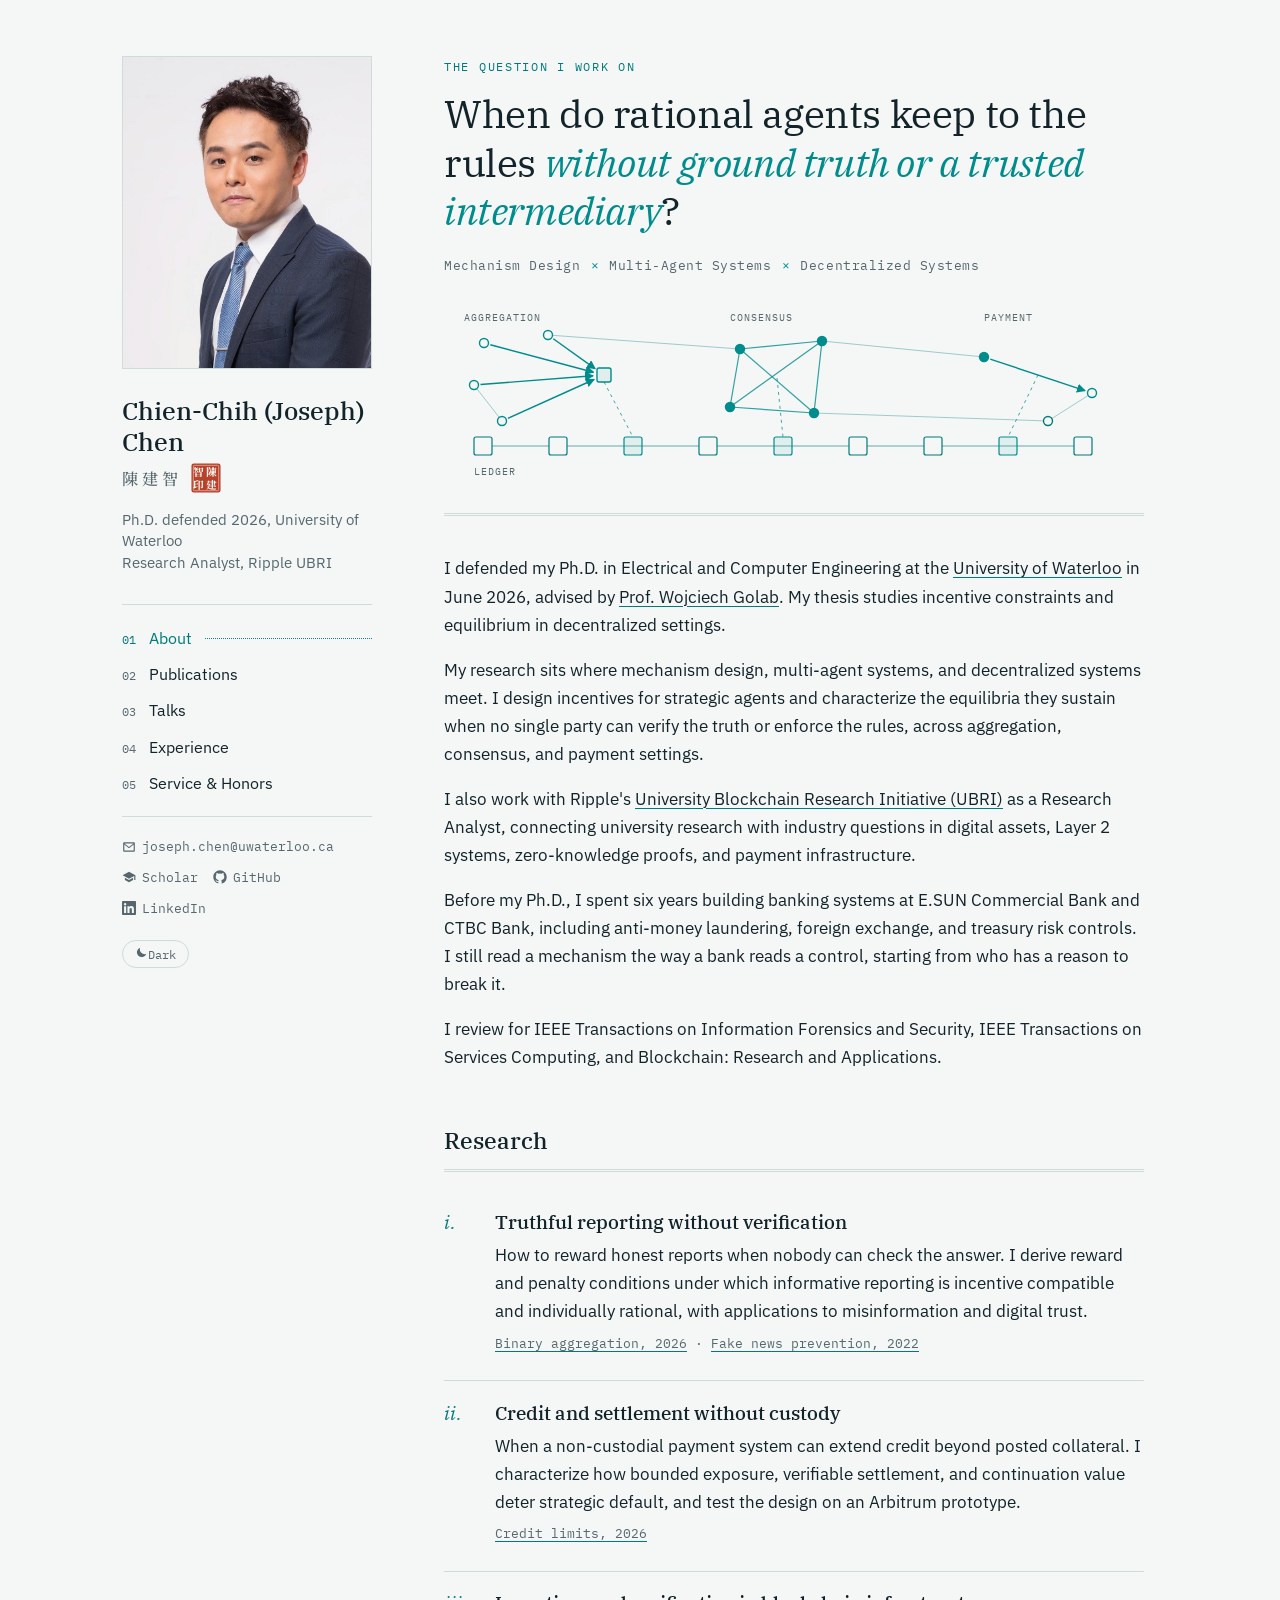
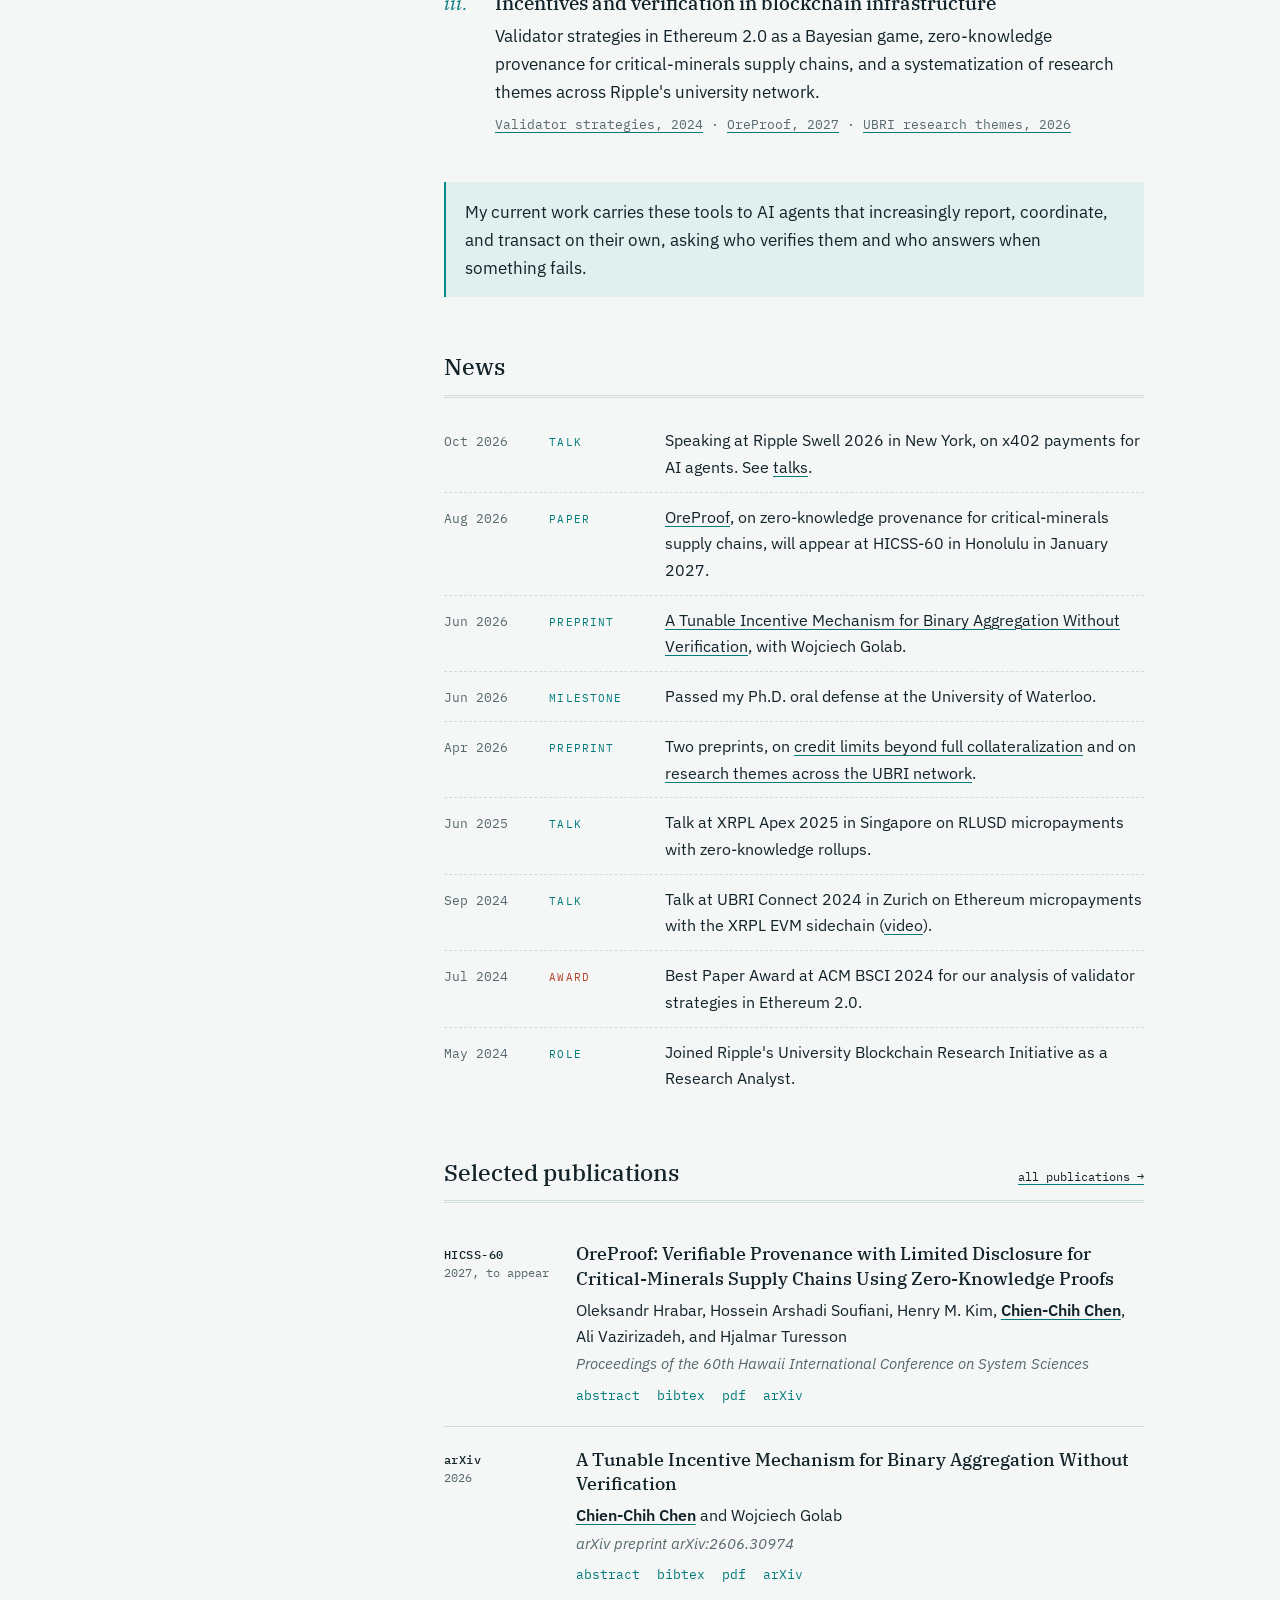
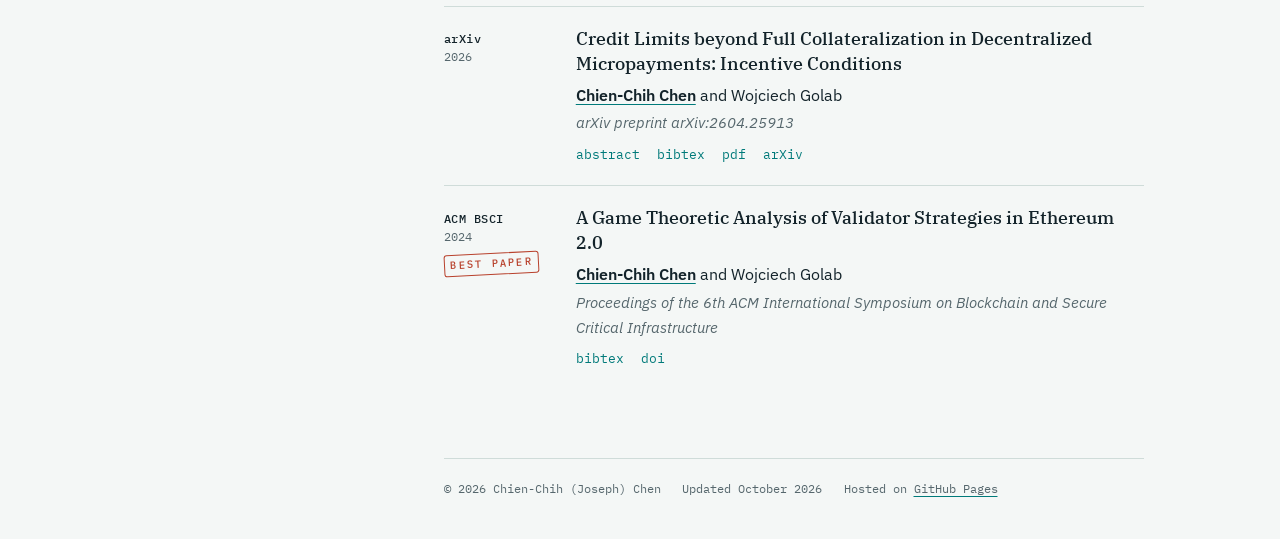
==== index.html @ ce288004 "Initial release of personal academic website Co-Authored-By: Claude Opus 5.5 <noreply@anthropic.com>" ====
<!DOCTYPE html>
<html lang="en">
<head>
  <meta charset="utf-8">
  <meta name="viewport" content="width=device-width, initial-scale=1">
  <title>Chien-Chih (Joseph) Chen</title>
  <meta name="author" content="Chien-Chih (Joseph) Chen">
  <meta name="description" content="Chien-Chih (Joseph) Chen works on mechanism design, multi-agent systems, and decentralized systems, asking when rational agents keep to the rules without ground truth or a trusted intermediary.">
  <link rel="canonical" href="https://josephtw0305.github.io/">
  <link rel="icon" href="assets/img/favicon.svg" type="image/svg+xml">
  <link rel="preconnect" href="https://fonts.googleapis.com">
  <link rel="preconnect" href="https://fonts.gstatic.com" crossorigin>
  <link rel="stylesheet" href="https://fonts.googleapis.com/css2?family=IBM+Plex+Mono:wght@400;500&family=IBM+Plex+Sans:ital,wght@0,400;0,500;0,600;1,400&family=IBM+Plex+Serif:ital,wght@0,400;0,500;1,400&display=swap">
  <link rel="stylesheet" href="https://fonts.googleapis.com/css2?family=Noto+Serif+TC:wght@500;700&text=%E9%99%B3%E5%BB%BA%E6%99%BA%E5%8D%B0&display=swap">
  <link rel="stylesheet" href="assets/css/main.css?v=13">
  <script src="assets/js/site.js?v=4"></script>
</head>
<body>
  <div class="layout">

    <aside class="masthead">
      <div class="portrait">
        <img src="assets/img/prof_pic.jpg" alt="Photo of Chien-Chih (Joseph) Chen" width="480" height="600">
      </div>
      <p class="name"><a href="index.html">Chien-Chih (Joseph) Chen</a></p>
      <p class="name-zh"><span lang="zh-Hant">陳建智</span>
        <svg class="seal" viewBox="0 0 64 64" role="img" aria-label="Seal reading 陳建智印">
            <rect class="seal-bg" x="1" y="1" width="62" height="62" rx="5"/>
            <rect class="seal-line" x="5" y="5" width="54" height="54" rx="2"/>
            <text x="45.5" y="18.5" text-anchor="middle" dominant-baseline="central">陳</text>
            <text x="45.5" y="45.5" text-anchor="middle" dominant-baseline="central">建</text>
            <text x="18.5" y="18.5" text-anchor="middle" dominant-baseline="central">智</text>
            <text x="18.5" y="45.5" text-anchor="middle" dominant-baseline="central">印</text>
          </svg>
      </p>
      <p class="role">Ph.D. defended 2026, University of Waterloo<br>Research Analyst, Ripple UBRI</p>
      <nav class="toc" aria-label="Site">
        <a class="active" href="index.html" aria-current="page"><span class="idx">01</span>About</a>
        <a href="publications.html"><span class="idx">02</span>Publications</a>
        <a href="talks.html"><span class="idx">03</span>Talks</a>
        <a href="experience.html"><span class="idx">04</span>Experience</a>
        <a href="service.html"><span class="idx">05</span>Service &amp; Honors</a>
      </nav>
      <ul class="contact">
        <li><a href="mailto:joseph.chen@uwaterloo.ca"><svg viewBox="0 0 24 24" fill="currentColor" aria-hidden="true"><path d="M2 5.5A1.5 1.5 0 0 1 3.5 4h17A1.5 1.5 0 0 1 22 5.5v13a1.5 1.5 0 0 1-1.5 1.5h-17A1.5 1.5 0 0 1 2 18.5zm2.2.5 7.8 6.1L19.8 6zM20 7.8l-7.4 5.8a1 1 0 0 1-1.2 0L4 7.8V18h16z"/></svg>joseph.chen@uwaterloo.ca</a></li>
        <li><a href="https://scholar.google.com/citations?user=mp5iD-YAAAAJ&amp;hl=en"><svg viewBox="0 0 24 24" fill="currentColor" aria-hidden="true"><path d="M12 3 1 9l11 6 9-4.91V17h2V9L12 3zM5 13.18v4L12 21l7-3.82v-4L12 17l-7-3.82z"/></svg>Scholar</a></li>
        <li><a href="https://github.com/Josephtw0305"><svg viewBox="0 0 24 24" fill="currentColor" aria-hidden="true"><path d="M12 .5C5.65.5.5 5.65.5 12c0 5.08 3.29 9.39 7.86 10.91.58.1.79-.25.79-.56v-2c-3.2.7-3.87-1.37-3.87-1.37-.52-1.33-1.28-1.68-1.28-1.68-1.05-.72.08-.7.08-.7 1.16.08 1.77 1.19 1.77 1.19 1.03 1.77 2.71 1.26 3.37.96.1-.75.4-1.26.73-1.55-2.56-.29-5.25-1.28-5.25-5.69 0-1.26.45-2.29 1.19-3.1-.12-.29-.52-1.46.11-3.05 0 0 .97-.31 3.17 1.18a11 11 0 0 1 5.77 0c2.2-1.49 3.17-1.18 3.17-1.18.63 1.59.23 2.76.11 3.05.74.81 1.19 1.84 1.19 3.1 0 4.42-2.7 5.4-5.27 5.68.41.36.78 1.06.78 2.14v3.17c0 .31.21.67.8.56A11.5 11.5 0 0 0 23.5 12C23.5 5.65 18.35.5 12 .5z"/></svg>GitHub</a></li>
        <li><a href="https://www.linkedin.com/in/chien-chih-chen-tw/"><svg viewBox="0 0 24 24" fill="currentColor" aria-hidden="true"><path d="M20.45 20.45h-3.56v-5.57c0-1.33-.02-3.04-1.85-3.04-1.85 0-2.14 1.45-2.14 2.94v5.67H9.34V9h3.42v1.56h.05c.48-.9 1.64-1.85 3.37-1.85 3.6 0 4.27 2.37 4.27 5.46v6.28zM5.34 7.43a2.06 2.06 0 1 1 0-4.13 2.06 2.06 0 0 1 0 4.13zM7.12 20.45H3.56V9h3.56v11.45zM22.22 0H1.77C.79 0 0 .77 0 1.72v20.56C0 23.23.79 24 1.77 24h20.45c.98 0 1.78-.77 1.78-1.72V1.72C24 .77 23.2 0 22.22 0z"/></svg>LinkedIn</a></li>
      </ul>
      <button class="theme-toggle" id="theme-toggle" type="button" aria-label="Switch light or dark theme">
        <span class="to-dark"><svg viewBox="0 0 24 24" fill="currentColor" aria-hidden="true"><path d="M21 14.5A9 9 0 0 1 9.5 3a9 9 0 1 0 11.5 11.5z"/></svg>Dark</span>
        <span class="to-light"><svg viewBox="0 0 24 24" fill="none" stroke="currentColor" stroke-width="2" stroke-linecap="round" aria-hidden="true"><circle cx="12" cy="12" r="4.5"/><path d="M12 1.5v2.5M12 20v2.5M1.5 12H4M20 12h2.5M4.6 4.6l1.8 1.8M17.6 17.6l1.8 1.8M4.6 19.4l1.8-1.8M17.6 6.4l1.8-1.8"/></svg>Light</span>
      </button>
    </aside>

    <main class="content">
      <header class="hero">
        <p class="eyebrow">The question I work on</p>
        <h1 class="hero-question">When do rational agents keep to the rules <em>without ground truth or a trusted intermediary</em>?</h1>
        <ul class="fields" aria-label="Research areas">
          <li>Mechanism Design</li>
          <li>Multi-Agent Systems</li>
          <li>Decentralized Systems</li>
        </ul>
        <svg class="hero-figure" viewBox="0 0 700 170" role="img" aria-label="Diagram of AI agents interacting in three settings, aggregation, consensus, and payment, with outcomes recorded on a shared ledger">
          <defs>
            <marker id="flow-arrow" viewBox="0 0 8 8" refX="7" refY="4" markerWidth="6.5" markerHeight="6.5" orient="auto">
              <path class="arrow" d="M0,0 L8,4 L0,8 z"/>
            </marker>
          </defs>
          <g>
            <line class="edge" x1="104" y1="26" x2="296" y2="40"/>
            <line class="edge" x1="378" y1="32" x2="540" y2="48"/>
            <line class="edge" x1="370" y1="104" x2="604" y2="112"/>
            <line class="edge" x1="648" y1="84" x2="604" y2="112"/>
            <line class="edge" x1="30" y1="76" x2="58" y2="112"/>
          </g>
          <g>
            <line class="settle" x1="160" y1="73" x2="189" y2="128"/>
            <line class="settle" x1="333" y1="69" x2="339" y2="128"/>
            <line class="settle" x1="594" y1="66" x2="564" y2="128"/>
          </g>
          <g>
            <line class="rep" x1="46.3" y1="35.7" x2="149.4" y2="63.2" marker-end="url(#flow-arrow)"/>
            <line class="rep" x1="36.5" y1="75.5" x2="149" y2="66.8" marker-end="url(#flow-arrow)"/>
            <line class="rep" x1="63.9" y1="109.3" x2="150" y2="70.5" marker-end="url(#flow-arrow)"/>
            <line class="rep" x1="109.3" y1="29.8" x2="151" y2="59.6" marker-end="url(#flow-arrow)"/>
            <rect class="mech" x="153" y="59" width="14" height="14" rx="2"/>
            <circle class="agent reporter" cx="40" cy="34" r="4.5"/>
            <circle class="agent reporter" cx="30" cy="76" r="4.5"/>
            <circle class="agent reporter" cx="58" cy="112" r="4.5"/>
            <circle class="agent reporter" cx="104" cy="26" r="4.5"/>
          </g>
          <g>
            <line class="agree" x1="296" y1="40" x2="378" y2="32"/>
            <line class="agree" x1="296" y1="40" x2="286" y2="98"/>
            <line class="agree" x1="296" y1="40" x2="370" y2="104"/>
            <line class="agree" x1="378" y1="32" x2="286" y2="98"/>
            <line class="agree" x1="378" y1="32" x2="370" y2="104"/>
            <line class="agree" x1="286" y1="98" x2="370" y2="104"/>
            <circle class="agent validator" cx="296" cy="40" r="4.5"/>
            <circle class="agent validator" cx="378" cy="32" r="4.5"/>
            <circle class="agent validator" cx="286" cy="98" r="4.5"/>
            <circle class="agent validator" cx="370" cy="104" r="4.5"/>
          </g>
          <g>
            <line class="pay" x1="546.2" y1="50.1" x2="640.9" y2="81.6" marker-end="url(#flow-arrow)"/>
            <circle class="agent payer" cx="540" cy="48" r="4.5"/>
            <circle class="agent payee" cx="648" cy="84" r="4.5"/>
            <circle class="agent" cx="604" cy="112" r="4.5"/>
          </g>
          <g>
            <line class="chain" x1="39" y1="137" x2="639" y2="137"/>
            <rect class="block" x="30" y="128" width="18" height="18" rx="2"/>
            <rect class="block" x="105" y="128" width="18" height="18" rx="2"/>
            <rect class="block filled" x="180" y="128" width="18" height="18" rx="2"/>
            <rect class="block" x="255" y="128" width="18" height="18" rx="2"/>
            <rect class="block filled" x="330" y="128" width="18" height="18" rx="2"/>
            <rect class="block" x="405" y="128" width="18" height="18" rx="2"/>
            <rect class="block" x="480" y="128" width="18" height="18" rx="2"/>
            <rect class="block filled" x="555" y="128" width="18" height="18" rx="2"/>
            <rect class="block" x="630" y="128" width="18" height="18" rx="2"/>
          </g>
          <text class="legend" x="20" y="12">AGGREGATION</text>
          <text class="legend" x="286" y="12">CONSENSUS</text>
          <text class="legend" x="540" y="12">PAYMENT</text>
          <text class="legend" x="30" y="166">LEDGER</text>
        </svg>
      </header>

      <section aria-label="About">
        <p>I defended my Ph.D. in Electrical and Computer Engineering at the <a href="https://uwaterloo.ca/">University of Waterloo</a> in June 2026, advised by <a href="https://uwaterloo.ca/electrical-computer-engineering/profile/wgolab">Prof. Wojciech Golab</a>. My thesis studies incentive constraints and equilibrium in decentralized settings.</p>
        <p>My research sits where mechanism design, multi-agent systems, and decentralized systems meet. I design incentives for strategic agents and characterize the equilibria they sustain when no single party can verify the truth or enforce the rules, across aggregation, consensus, and payment settings.</p>
        <p>I also work with Ripple's <a href="https://ubri.ripple.com/">University Blockchain Research Initiative (UBRI)</a> as a Research Analyst, connecting university research with industry questions in digital assets, Layer 2 systems, zero-knowledge proofs, and payment infrastructure.</p>
        <p>Before my Ph.D., I spent six years building banking systems at E.SUN Commercial Bank and CTBC Bank, including anti-money laundering, foreign exchange, and treasury risk controls. I still read a mechanism the way a bank reads a control, starting from who has a reason to break it.</p>
        <p>I review for IEEE Transactions on Information Forensics and Security, IEEE Transactions on Services Computing, and Blockchain: Research and Applications.</p>
      </section>

      <section class="section" id="research">
        <h2 class="section-title">Research</h2>
        <ol class="threads">
          <li>
            <span class="thread-idx">i.</span>
            <div>
              <h3>Truthful reporting without verification</h3>
              <p>How to reward honest reports when nobody can check the answer. I derive reward and penalty conditions under which informative reporting is incentive compatible and individually rational, with applications to misinformation and digital trust.</p>
              <p class="thread-links"><a href="https://arxiv.org/abs/2606.30974">Binary aggregation, 2026</a> · <a href="https://doi.org/10.1007/s13278-022-00941-5">Fake news prevention, 2022</a></p>
            </div>
          </li>
          <li>
            <span class="thread-idx">ii.</span>
            <div>
              <h3>Credit and settlement without custody</h3>
              <p>When a non-custodial payment system can extend credit beyond posted collateral. I characterize how bounded exposure, verifiable settlement, and continuation value deter strategic default, and test the design on an Arbitrum prototype.</p>
              <p class="thread-links"><a href="https://arxiv.org/abs/2604.25913">Credit limits, 2026</a></p>
            </div>
          </li>
          <li>
            <span class="thread-idx">iii.</span>
            <div>
              <h3>Incentives and verification in blockchain infrastructure</h3>
              <p>Validator strategies in Ethereum 2.0 as a Bayesian game, zero-knowledge provenance for critical-minerals supply chains, and a systematization of research themes across Ripple's university network.</p>
              <p class="thread-links"><a href="https://doi.org/10.1145/3659463.3660021">Validator strategies, 2024</a> · <a href="https://arxiv.org/abs/2609.00340">OreProof, 2027</a> · <a href="https://arxiv.org/abs/2604.21517">UBRI research themes, 2026</a></p>
            </div>
          </li>
        </ol>
        <p class="coda">My current work carries these tools to AI agents that increasingly report, coordinate, and transact on their own, asking who verifies them and who answers when something fails.</p>
      </section>

      <section class="section" id="news">
        <h2 class="section-title">News</h2>
        <ol class="ledger">
          <li><time datetime="2026-10">Oct 2026</time><span class="tag">Talk</span><span class="entry">Speaking at Ripple Swell 2026 in New York, on x402 payments for AI agents. See <a href="talks.html">talks</a>.</span></li>
          <li><time datetime="2026-08">Aug 2026</time><span class="tag">Paper</span><span class="entry"><a href="https://arxiv.org/abs/2609.00340">OreProof</a>, on zero-knowledge provenance for critical-minerals supply chains, will appear at HICSS-60 in Honolulu in January 2027.</span></li>
          <li><time datetime="2026-06">Jun 2026</time><span class="tag">Preprint</span><span class="entry"><a href="https://arxiv.org/abs/2606.30974">A Tunable Incentive Mechanism for Binary Aggregation Without Verification</a>, with Wojciech Golab.</span></li>
          <li><time datetime="2026-06">Jun 2026</time><span class="tag">Milestone</span><span class="entry">Passed my Ph.D. oral defense at the University of Waterloo.</span></li>
          <li><time datetime="2026-04">Apr 2026</time><span class="tag">Preprint</span><span class="entry">Two preprints, on <a href="https://arxiv.org/abs/2604.25913">credit limits beyond full collateralization</a> and on <a href="https://arxiv.org/abs/2604.21517">research themes across the UBRI network</a>.</span></li>
          <li><time datetime="2025-06">Jun 2025</time><span class="tag">Talk</span><span class="entry">Talk at XRPL Apex 2025 in Singapore on RLUSD micropayments with zero-knowledge rollups.</span></li>
          <li><time datetime="2024-09">Sep 2024</time><span class="tag">Talk</span><span class="entry">Talk at UBRI Connect 2024 in Zurich on Ethereum micropayments with the XRPL EVM sidechain (<a href="https://www.youtube.com/watch?v=IYRS1Az68MA">video</a>).</span></li>
          <li><time datetime="2024-07">Jul 2024</time><span class="tag award">Award</span><span class="entry">Best Paper Award at ACM BSCI 2024 for our analysis of validator strategies in Ethereum 2.0.</span></li>
          <li><time datetime="2024-05">May 2024</time><span class="tag">Role</span><span class="entry">Joined Ripple's University Blockchain Research Initiative as a Research Analyst.</span></li>
        </ol>
      </section>

      <section class="section" id="selected">
        <h2 class="section-title">Selected publications <a class="more" href="publications.html">all publications &rarr;</a></h2>

        <article class="pub">
          <div class="pub-meta"><span class="venue">HICSS-60</span>2027, to appear</div>
          <div class="pub-body">
            <h3 class="pub-title"><a href="https://arxiv.org/abs/2609.00340">OreProof: Verifiable Provenance with Limited Disclosure for Critical-Minerals Supply Chains Using Zero-Knowledge Proofs</a></h3>
            <p class="pub-authors">Oleksandr Hrabar, Hossein Arshadi Soufiani, Henry M. Kim, <span class="me">Chien-Chih Chen</span>, Ali Vazirizadeh, and Hjalmar Turesson</p>
            <p class="pub-venue">Proceedings of the 60th Hawaii International Conference on System Sciences</p>
            <p class="pub-actions">
              <button type="button" data-toggle-target="abs-oreproof" aria-expanded="false">abstract</button>
              <button type="button" data-toggle-target="bib-oreproof" aria-expanded="false">bibtex</button>
              <a href="https://arxiv.org/pdf/2609.00340">pdf</a>
              <a href="https://arxiv.org/abs/2609.00340">arXiv</a>
            </p>
            <div class="abstract" id="abs-oreproof"><p>Critical-minerals supply chains face a structural tension: regulators and buyers demand verifiable provenance, yet upstream actors are hesitant to disclose supplier identities, assay grades/yields, and prices that verification appears to require. We report a design science account of OreProof, a prototypical traceability platform addressing this verifiability-disclosure trade-off. Instantiated for gold, OreProof combines a hybrid on-chain/off-chain data model, Groth16 zero-knowledge proofs for selective disclosure, a Merkle-batched anchoring pipeline, and UNTP-aligned verifiable credentials on a public zkEVM testnet. Against a transparent baseline, directly inferable confidential attributes fell from three of four categories to none under a defined attacker model, while batched anchoring substantially improved throughput. Our contributions are the artifact prototype as well as four nascent design principles: prove over committed data rather than exposing it; credential only verifiable origin and flag unknown inputs for blended commodities; emit standards-aligned credentials from the outset; and partition disclosure by supply-chain role.</p></div>
            <div class="bibtex" id="bib-oreproof"><pre>@inproceedings{hrabar2027oreproof,
  author    = {Hrabar, Oleksandr and Soufiani, Hossein Arshadi and Kim, Henry M. and Chen, Chien-Chih and Vazirizadeh, Ali and Turesson, Hjalmar},
  title     = {OreProof: Verifiable Provenance with Limited Disclosure for Critical-Minerals Supply Chains Using Zero-Knowledge Proofs},
  booktitle = {Proceedings of the 60th Hawaii International Conference on System Sciences (HICSS-60)},
  year      = {2027},
  note      = {To appear. Preprint available as arXiv:2609.00340}
}</pre></div>
          </div>
        </article>

        <article class="pub">
          <div class="pub-meta"><span class="venue">arXiv</span>2026</div>
          <div class="pub-body">
            <h3 class="pub-title"><a href="https://arxiv.org/abs/2606.30974">A Tunable Incentive Mechanism for Binary Aggregation Without Verification</a></h3>
            <p class="pub-authors"><span class="me">Chien-Chih Chen</span> and Wojciech Golab</p>
            <p class="pub-venue">arXiv preprint arXiv:2606.30974</p>
            <p class="pub-actions">
              <button type="button" data-toggle-target="abs-binary" aria-expanded="false">abstract</button>
              <button type="button" data-toggle-target="bib-binary" aria-expanded="false">bibtex</button>
              <a href="https://arxiv.org/pdf/2606.30974">pdf</a>
              <a href="https://arxiv.org/abs/2606.30974">arXiv</a>
            </p>
            <div class="abstract" id="abs-binary"><p>Binary aggregation without verifiable ground truth arises when agents' reports must be aggregated without access to gold-standard labels. This paper studies a tunable reward–penalty mechanism for binary aggregation without verification. Agents choose between a conforming strategy, which reports an informative private signal, and a non-conforming strategy, which follows a deterministic prior-informed report rule. For this mechanism, we derive cost-adjusted sufficient conditions for incentive compatibility and individual rationality as bounds on the reward–penalty ratio. The analysis identifies feasible ratio regions, cases in which ratio adjustment restores feasibility, and parameter regimes in which no ratio satisfies both constraints under the modeled construction. We also state a conditional all-conforming Nash equilibrium result within the restricted strategy set. Entropy-based scaling and stake-weighted redistribution are treated as extensions, with stake-weighted redistribution inducing agent-specific incentive constraints. Numerical checks support the closed-form Tier 1 quantities and illustrate threshold sensitivity.</p></div>
            <div class="bibtex" id="bib-binary"><pre>@misc{chen2026binary,
  author        = {Chen, Chien-Chih and Golab, Wojciech},
  title         = {A Tunable Incentive Mechanism for Binary Aggregation Without Verification},
  year          = {2026},
  eprint        = {2606.30974},
  archivePrefix = {arXiv},
  primaryClass  = {cs.GT}
}</pre></div>
          </div>
        </article>

        <article class="pub">
          <div class="pub-meta"><span class="venue">arXiv</span>2026</div>
          <div class="pub-body">
            <h3 class="pub-title"><a href="https://arxiv.org/abs/2604.25913">Credit Limits beyond Full Collateralization in Decentralized Micropayments: Incentive Conditions</a></h3>
            <p class="pub-authors"><span class="me">Chien-Chih Chen</span> and Wojciech Golab</p>
            <p class="pub-venue">arXiv preprint arXiv:2604.25913</p>
            <p class="pub-actions">
              <button type="button" data-toggle-target="abs-credit" aria-expanded="false">abstract</button>
              <button type="button" data-toggle-target="bib-credit" aria-expanded="false">bibtex</button>
              <a href="https://arxiv.org/pdf/2604.25913">pdf</a>
              <a href="https://arxiv.org/abs/2604.25913">arXiv</a>
            </p>
            <div class="abstract" id="abs-credit"><p>In decentralized non-custodial micropayments, the central challenge is not whether payments can be executed directly, but under what conditions such systems can offer credit limits without requiring full collateral backing. Existing approaches typically tie available credit to posted collateral, causing liquidity requirements to scale with transaction volume and settlement exposure and limiting the practical usefulness of credit-based micropayments. This paper characterizes the incentive conditions under which credit-based non-custodial micropayments can operate beyond full collateralization while remaining incentive compatible. We model repeated buyer–merchant interactions under public monitoring and identify the roles of bounded exposure, verifiable settlement outcomes, and continuation value in deterring strategic default under non-custodial execution. The resulting characterization clarifies the trade-off between capital efficiency and the enforcement conditions required to sustain under-collateralized credit expansion without custodial trust. As an illustrative application-layer instantiation, an Arbitrum Nitro prototype provides execution-level evidence that the settlement, commitment, and incentive-enforcement paths of a credit-limit-based design can be realized with low on-chain overhead.</p></div>
            <div class="bibtex" id="bib-credit"><pre>@misc{chen2026credit,
  author        = {Chen, Chien-Chih and Golab, Wojciech},
  title         = {Credit Limits beyond Full Collateralization in Decentralized Micropayments: Incentive Conditions},
  year          = {2026},
  eprint        = {2604.25913},
  archivePrefix = {arXiv},
  primaryClass  = {cs.GT}
}</pre></div>
          </div>
        </article>

        <article class="pub">
          <div class="pub-meta"><span class="venue">ACM BSCI</span>2024<br><span class="stamp">Best Paper</span></div>
          <div class="pub-body">
            <h3 class="pub-title"><a href="https://doi.org/10.1145/3659463.3660021">A Game Theoretic Analysis of Validator Strategies in Ethereum 2.0</a></h3>
            <p class="pub-authors"><span class="me">Chien-Chih Chen</span> and Wojciech Golab</p>
            <p class="pub-venue">Proceedings of the 6th ACM International Symposium on Blockchain and Secure Critical Infrastructure</p>
            <p class="pub-actions">
              <button type="button" data-toggle-target="bib-validator" aria-expanded="false">bibtex</button>
              <a href="https://doi.org/10.1145/3659463.3660021">doi</a>
            </p>
            <div class="bibtex" id="bib-validator"><pre>@inproceedings{chen2024validator,
  author    = {Chen, Chien-Chih and Golab, Wojciech},
  title     = {A Game Theoretic Analysis of Validator Strategies in Ethereum 2.0},
  booktitle = {Proceedings of the 6th ACM International Symposium on Blockchain and Secure Critical Infrastructure},
  series    = {BSCI '24},
  pages     = {1--14},
  year      = {2024},
  publisher = {Association for Computing Machinery},
  doi       = {10.1145/3659463.3660021}
}</pre></div>
          </div>
        </article>
      </section>

      <footer class="site-footer">
        <span>&copy; 2026 Chien-Chih (Joseph) Chen</span>
        <span>Updated October 2026</span>
        <span>Hosted on <a href="https://pages.github.com/">GitHub Pages</a></span>
      </footer>
    </main>

  </div>
</body>
</html>
---- assets/css/main.css ----
/* ---------------------------------------------------------------
   "Ledger and seal" theme for Chien-Chih (Joseph) Chen.
   Mist-white paper, deep lake ink, a lake-green (#008C8C) accent,
   and a vermillion seal used sparingly, the way a red seal sits on
   a blue-green landscape painting. Double rules under headings
   borrow the bookkeeping mark for a closed total.
   --accent is a slightly deeper teal so small text stays readable;
   --accent-bright is the exact #008C8C for large text and lines.
   Colours live in the variables below; dark mode overrides them.
---------------------------------------------------------------- */

:root {
  --bg: #f4f7f6;
  --surface: #fafcfb;
  --ink: #13232a;
  --muted: #56676d;
  --rule: #cfdcd9;
  --accent: #007a7a;
  --accent-bright: #008c8c;
  --accent-soft: rgba(0, 140, 140, 0.08);
  --seal: #b8412c;
  --code-bg: #eaf1f0;
  --serif: "IBM Plex Serif", Georgia, "Times New Roman", serif;
  --sans: "IBM Plex Sans", -apple-system, BlinkMacSystemFont, "Segoe UI", Helvetica, Arial, sans-serif;
  --mono: "IBM Plex Mono", ui-monospace, SFMono-Regular, Menlo, Consolas, monospace;
  --cjk: "Noto Serif TC", "Songti TC", "PMingLiU", serif;
  color-scheme: light;
}

html[data-theme="dark"] {
  --bg: #0f1719;
  --surface: #142022;
  --ink: #e3ecea;
  --muted: #93a6a8;
  --rule: #243236;
  --accent: #4db8b8;
  --accent-bright: #5fc9c9;
  --accent-soft: rgba(77, 184, 184, 0.1);
  --seal: #d8604b;
  --code-bg: #172326;
  color-scheme: dark;
}

*,
*::before,
*::after {
  box-sizing: border-box;
}

html {
  font-size: 17px;
  -webkit-text-size-adjust: 100%;
}

body {
  margin: 0;
  background-color: var(--bg);
  color: var(--ink);
  font-family: var(--sans);
  font-size: 1rem;
  line-height: 1.65;
  -webkit-font-smoothing: antialiased;
  transition: background-color 0.2s ease, color 0.2s ease;
}

a {
  color: var(--ink);
  text-decoration: underline;
  text-decoration-color: var(--accent);
  text-decoration-thickness: 1px;
  text-underline-offset: 3px;
}

a:hover {
  color: var(--accent);
}

::selection {
  background: var(--accent-soft);
}

p {
  margin: 0 0 1rem;
}

strong {
  font-weight: 600;
}

/* ---------- Two-column layout ---------- */

.layout {
  display: grid;
  grid-template-columns: 250px minmax(0, 1fr);
  gap: 72px;
  max-width: 1100px;
  margin: 0 auto;
  padding: 56px 32px 40px;
}

.content {
  min-width: 0;
  max-width: 700px;
}

/* ---------- Masthead (left column) ---------- */

.masthead {
  align-self: start;
}

/* Keep the masthead in view while scrolling only when the whole column
   fits on screen; on shorter screens its lower links would be cut off. */
@media (min-width: 961px) and (min-height: 960px) {
  .masthead {
    position: sticky;
    top: 56px;
  }
}

/* The photo spans the column so its right edge lines up with the rules below. */
.portrait {
  width: 100%;
  margin-bottom: 1.6rem;
}

.portrait img {
  display: block;
  width: 100%;
  height: auto;
  aspect-ratio: 4 / 5;
  object-fit: cover;
  border: 1px solid var(--rule);
  background-color: var(--surface);
}

/* The personal seal sits beside the Chinese name, the way a chop
   follows a signature, rather than over the photo. */
.seal {
  flex: 0 0 auto;
  width: 30px;
  height: 30px;
}

.seal .seal-bg {
  fill: var(--seal);
}

.seal .seal-line {
  fill: none;
  stroke: #fbf7ee;
  stroke-width: 1.2;
  opacity: 0.85;
}

.seal text {
  fill: #fbf7ee;
  font-family: var(--cjk);
  font-size: 23px;
  font-weight: 700;
}

.name {
  margin: 0;
  font-family: var(--serif);
  font-size: 1.45rem;
  font-weight: 500;
  line-height: 1.25;
}

.name a {
  color: var(--ink);
  text-decoration: none;
}

.name-zh {
  display: flex;
  align-items: center;
  gap: 0.5rem;
  margin: 0.35rem 0 0;
  color: var(--muted);
  font-family: var(--cjk);
  font-size: 0.95rem;
  font-weight: 500;
  letter-spacing: 0.25em;
}

.role {
  margin: 0.9rem 0 0;
  color: var(--muted);
  font-size: 0.86rem;
  line-height: 1.5;
}

.toc {
  margin: 1.75rem 0 0;
  padding: 0.9rem 0;
  border-top: 1px solid var(--rule);
  border-bottom: 1px solid var(--rule);
}

.toc a {
  display: flex;
  align-items: baseline;
  gap: 0.75rem;
  padding: 0.28rem 0;
  color: var(--ink);
  font-size: 0.95rem;
  text-decoration: none;
}

.toc .idx {
  color: var(--muted);
  font-family: var(--mono);
  font-size: 0.7rem;
}

.toc a:hover,
.toc a.active,
.toc a.active .idx {
  color: var(--accent);
}

/* A dotted leader after the current page, like a table of contents. */
.toc a.active::after {
  content: "";
  flex: 1;
  border-bottom: 1px dotted var(--accent-bright);
  transform: translateY(-5px);
}

.contact {
  display: flex;
  flex-wrap: wrap;
  gap: 0.45rem 0.9rem;
  margin: 1.1rem 0 0;
  padding: 0;
  list-style: none;
  font-family: var(--mono);
  font-size: 0.74rem;
}

.contact a {
  display: inline-flex;
  align-items: center;
  gap: 0.35rem;
  color: var(--muted);
  text-decoration: none;
}

.contact a:hover {
  color: var(--accent);
}

.contact svg {
  width: 14px;
  height: 14px;
}

.theme-toggle {
  display: inline-flex;
  align-items: center;
  gap: 0.4rem;
  margin-top: 1.1rem;
  padding: 0.3rem 0.7rem;
  border: 1px solid var(--rule);
  border-radius: 999px;
  background: none;
  color: var(--muted);
  font-family: var(--mono);
  font-size: 0.7rem;
  cursor: pointer;
  justify-self: start;
}

.theme-toggle:hover {
  border-color: var(--accent);
  color: var(--accent);
}

.theme-toggle svg {
  width: 13px;
  height: 13px;
}

.theme-toggle .to-light,
html[data-theme="dark"] .theme-toggle .to-dark {
  display: none;
}

html[data-theme="dark"] .theme-toggle .to-light {
  display: inline-flex;
}

.theme-toggle .to-dark,
.theme-toggle .to-light {
  align-items: center;
  gap: 0.4rem;
}

/* ---------- Headings ---------- */

.eyebrow {
  margin: 0 0 0.8rem;
  color: var(--accent);
  font-family: var(--mono);
  font-size: 0.72rem;
  letter-spacing: 0.14em;
  text-transform: uppercase;
}

.hero {
  margin: 0 0 2.25rem;
  padding-bottom: 2rem;
  border-bottom: 3px double var(--rule);
}

.hero-question {
  margin: 0;
  font-family: var(--serif);
  font-size: clamp(1.65rem, 3.1vw, 2.3rem);
  font-weight: 400;
  line-height: 1.25;
  letter-spacing: -0.01em;
}

.hero-question em {
  color: var(--accent-bright);
  font-style: italic;
}

/* Research figure in the hero: agents pay one another, and each payment
   settles on a shared ledger. Drawn like a paper figure, in thin lines. */
.hero-figure {
  display: block;
  width: 100%;
  height: auto;
  margin: 1.9rem 0 0;
}

.hero-figure .edge {
  stroke: var(--accent);
  stroke-width: 1;
  opacity: 0.35;
}

.hero-figure .pay,
.hero-figure .rep {
  stroke: var(--accent-bright);
  stroke-width: 1.4;
}

.hero-figure .agree {
  stroke: var(--accent-bright);
  stroke-width: 1.2;
  opacity: 0.8;
}

.hero-figure .mech {
  fill: var(--accent-soft);
  stroke: var(--accent-bright);
  stroke-width: 1.4;
}

.hero-figure .arrow {
  fill: var(--accent-bright);
}

.hero-figure .settle {
  stroke: var(--accent-bright);
  stroke-width: 1;
  stroke-dasharray: 3 4;
  opacity: 0.75;
}

.hero-figure .agent {
  fill: var(--bg);
  stroke: var(--accent);
  stroke-width: 1.4;
}

.hero-figure .agent.payer,
.hero-figure .agent.validator {
  fill: var(--accent-bright);
  stroke: var(--accent-bright);
}

.hero-figure .agent.payee,
.hero-figure .agent.reporter {
  stroke: var(--accent-bright);
}

.hero-figure .chain {
  stroke: var(--accent);
  stroke-width: 1.2;
  opacity: 0.6;
}

.hero-figure .block {
  fill: var(--bg);
  stroke: var(--accent);
  stroke-width: 1.2;
}

.hero-figure .block.filled {
  fill: var(--accent-soft);
  stroke: var(--accent-bright);
}

.hero-figure .legend {
  fill: var(--muted);
  font-family: var(--mono);
  font-size: 10px;
  letter-spacing: 0.1em;
}

/* The three research areas, separated by a multiplication sign. */
.fields {
  display: flex;
  flex-wrap: wrap;
  gap: 0.3rem 0;
  margin: 1.1rem 0 0;
  padding: 0;
  list-style: none;
  color: var(--muted);
  font-family: var(--mono);
  font-size: 0.78rem;
  letter-spacing: 0.04em;
}

.fields li + li::before {
  content: "\00d7";
  margin: 0 0.6rem;
  color: var(--accent-bright);
}

.page-head {
  margin: 0 0 2rem;
  padding-bottom: 1.5rem;
  border-bottom: 3px double var(--rule);
}

.page-title {
  margin: 0;
  font-family: var(--serif);
  font-size: 2.2rem;
  font-weight: 400;
  line-height: 1.2;
}

.page-lede {
  margin: 0.5rem 0 0;
  color: var(--muted);
}

.section {
  margin: 3rem 0 0;
}

.section-title {
  display: flex;
  align-items: baseline;
  justify-content: space-between;
  gap: 1rem;
  margin: 0 0 1.1rem;
  padding-bottom: 0.5rem;
  border-bottom: 3px double var(--rule);
  font-family: var(--serif);
  font-size: 1.35rem;
  font-weight: 500;
}

.section-title .more {
  font-family: var(--mono);
  font-size: 0.72rem;
  font-weight: 400;
}

/* ---------- Research threads ---------- */

.threads {
  margin: 0;
  padding: 0;
  list-style: none;
}

.threads > li {
  display: grid;
  grid-template-columns: 2.25rem minmax(0, 1fr);
  gap: 0.75rem;
  padding: 1.1rem 0;
  border-bottom: 1px solid var(--rule);
}

.threads > li:last-child {
  border-bottom: 0;
}

.thread-idx {
  color: var(--accent);
  font-family: var(--serif);
  font-size: 1.1rem;
  font-style: italic;
  line-height: 1.4;
}

.threads h3 {
  margin: 0 0 0.35rem;
  font-family: var(--serif);
  font-size: 1.1rem;
  font-weight: 500;
  line-height: 1.4;
}

.threads p {
  margin: 0 0 0.45rem;
}

.thread-links {
  color: var(--muted);
  font-family: var(--mono);
  font-size: 0.74rem;
}

.thread-links a {
  color: var(--muted);
}

.thread-links a:hover {
  color: var(--accent);
}

.coda {
  margin: 1.25rem 0 0;
  padding: 0.9rem 1.1rem;
  border-left: 2px solid var(--accent-bright);
  background-color: var(--accent-soft);
}

/* ---------- News ledger ---------- */

.ledger {
  margin: 0;
  padding: 0;
  list-style: none;
}

.ledger > li {
  display: grid;
  grid-template-columns: 5.2rem 5.8rem minmax(0, 1fr);
  gap: 1rem;
  align-items: baseline;
  padding: 0.65rem 0;
  border-bottom: 1px dashed var(--rule);
}

.ledger > li:last-child {
  border-bottom: 0;
}

.ledger time {
  color: var(--muted);
  font-family: var(--mono);
  font-size: 0.76rem;
  white-space: nowrap;
}

.ledger .tag {
  color: var(--accent);
  font-family: var(--mono);
  font-size: 0.64rem;
  letter-spacing: 0.1em;
  text-transform: uppercase;
}

.ledger .tag.award {
  color: var(--seal);
}

.ledger .entry {
  font-size: 0.95rem;
}

/* ---------- Publications ---------- */

.filters {
  display: flex;
  flex-wrap: wrap;
  gap: 0.5rem;
  margin: 0 0 0.5rem;
}

.filters button {
  padding: 0.3rem 0.8rem;
  border: 1px solid var(--rule);
  border-radius: 999px;
  background: none;
  color: var(--muted);
  font-family: var(--mono);
  font-size: 0.72rem;
  cursor: pointer;
}

.filters button:hover {
  border-color: var(--accent);
  color: var(--accent);
}

.filters button[aria-pressed="true"] {
  border-color: var(--accent);
  background-color: var(--accent-soft);
  color: var(--accent);
}

.year {
  margin: 2.25rem 0 0;
  padding-bottom: 0.4rem;
  border-bottom: 3px double var(--rule);
  color: var(--muted);
  font-family: var(--mono);
  font-size: 0.8rem;
  font-weight: 500;
  letter-spacing: 0.12em;
}

.pub {
  display: grid;
  grid-template-columns: 6.5rem minmax(0, 1fr);
  gap: 1.25rem;
  padding: 1.2rem 0;
  border-bottom: 1px solid var(--rule);
}

.pub:last-child {
  border-bottom: 0;
}

.pub[hidden],
.year-group[hidden] {
  display: none;
}

.pub-meta {
  padding-top: 0.2rem;
  color: var(--muted);
  font-family: var(--mono);
  font-size: 0.7rem;
  line-height: 1.5;
}

.pub-meta .venue {
  display: block;
  color: var(--ink);
  font-weight: 500;
  letter-spacing: 0.04em;
}

.pub-title {
  margin: 0 0 0.35rem;
  font-family: var(--serif);
  font-size: 1.06rem;
  font-weight: 500;
  line-height: 1.38;
}

.pub-title a {
  color: var(--ink);
  text-decoration: none;
}

.pub-title a:hover {
  color: var(--accent);
  text-decoration: underline;
}

.pub-authors {
  margin: 0;
  font-size: 0.92rem;
}

.pub-authors .me {
  font-weight: 600;
  text-decoration: underline;
  text-decoration-color: var(--accent);
  text-underline-offset: 3px;
}

.pub-venue {
  margin: 0.1rem 0 0;
  color: var(--muted);
  font-size: 0.9rem;
  font-style: italic;
}

.pub-subtitle {
  margin: 0;
  font-size: 0.92rem;
}

.group-note {
  margin: 0.9rem 0 0;
  color: var(--muted);
  font-size: 0.9rem;
}

.pill {
  display: inline-block;
  margin-left: 0.4rem;
  padding: 0.05rem 0.55rem;
  border: 1px solid var(--accent);
  border-radius: 999px;
  color: var(--accent);
  font-family: var(--mono);
  font-size: 0.62rem;
  font-style: normal;
  letter-spacing: 0.08em;
  text-transform: uppercase;
  vertical-align: 2px;
}

.stamp {
  display: inline-block;
  margin: 0.45rem 0 0;
  padding: 0.22em 0.5em;
  border: 1.5px solid var(--seal);
  border-radius: 3px;
  color: var(--seal);
  font-family: var(--mono);
  font-size: 0.62rem;
  font-weight: 500;
  letter-spacing: 0.12em;
  text-transform: uppercase;
  transform: rotate(-3deg);
}

.pub-actions {
  display: flex;
  flex-wrap: wrap;
  align-items: center;
  gap: 0.2rem 1rem;
  margin: 0.5rem 0 0;
  font-family: var(--mono);
  font-size: 0.74rem;
}

.pub-actions a,
.pub-actions button {
  padding: 0;
  border: 0;
  background: none;
  color: var(--accent);
  font: inherit;
  text-decoration: none;
  cursor: pointer;
}

.pub-actions a:hover,
.pub-actions button:hover {
  text-decoration: underline;
}

.pub-actions button[aria-expanded="true"] {
  color: var(--ink);
}

.abstract,
.bibtex {
  display: none;
  margin: 0.75rem 0 0;
}

.abstract.open,
.bibtex.open {
  display: block;
}

.abstract p {
  margin: 0;
  padding: 0.9rem 1rem;
  border: 1px solid var(--rule);
  background-color: var(--surface);
  font-size: 0.9rem;
}

.bibtex pre {
  margin: 0;
  padding: 0.9rem 1rem;
  overflow-x: auto;
  border: 1px solid var(--rule);
  background-color: var(--code-bg);
  color: var(--ink);
  font-family: var(--mono);
  font-size: 0.72rem;
  line-height: 1.55;
}

/* ---------- Experience, service, honors ---------- */

.entries {
  margin: 0;
  padding: 0;
  list-style: none;
}

.entries > li {
  display: grid;
  grid-template-columns: 8rem minmax(0, 1fr);
  gap: 1.25rem;
  padding: 1.05rem 0;
  border-bottom: 1px solid var(--rule);
}

.entries > li:last-child {
  border-bottom: 0;
}

.entries .when {
  padding-top: 0.2rem;
  color: var(--muted);
  font-family: var(--mono);
  font-size: 0.74rem;
}

.entries .what {
  min-width: 0;
}

.entries .role {
  margin: 0;
  font-family: var(--serif);
  font-size: 1.04rem;
  font-weight: 500;
  line-height: 1.4;
}

.entries .org {
  margin: 0.1rem 0 0;
  color: var(--muted);
  font-size: 0.92rem;
}

.entries ul {
  margin: 0.5rem 0 0;
  padding-left: 1.1rem;
  font-size: 0.93rem;
}

.entries ul li {
  margin: 0.2rem 0;
}

.entries ul li::marker {
  color: var(--accent);
}

/* ---------- Footer ---------- */

.site-footer {
  display: flex;
  flex-wrap: wrap;
  gap: 0.4rem 1.25rem;
  margin-top: 4rem;
  padding-top: 1.2rem;
  border-top: 1px solid var(--rule);
  color: var(--muted);
  font-family: var(--mono);
  font-size: 0.7rem;
}

.site-footer a {
  color: var(--muted);
}

/* ---------- Narrow screens ---------- */

@media (max-width: 960px) {
  html {
    font-size: 16px;
  }

  .layout {
    grid-template-columns: minmax(0, 1fr);
    gap: 2.25rem;
    padding: 28px 20px 32px;
  }

  .masthead {
    position: static;
    display: grid;
    grid-template-columns: auto minmax(0, 1fr);
    column-gap: 1.4rem;
    align-items: start;
  }

  .portrait {
    grid-row: span 3;
    width: 88px;
    margin: 0 0 0.5rem;
  }

  .portrait img {
    width: 88px;
    height: 110px;
  }

  .toc,
  .contact {
    grid-column: 1 / -1;
  }

  .theme-toggle {
    grid-column: 1 / -1;
  }

  .toc {
    display: flex;
    flex-wrap: wrap;
    gap: 0.2rem 1.2rem;
    margin-top: 1.25rem;
    padding: 0.6rem 0;
  }

  .toc a.active::after {
    display: none;
  }
}

@media (max-width: 420px) {
  .masthead {
    grid-template-columns: minmax(0, 1fr);
  }

  .portrait {
    grid-row: auto;
    margin-bottom: 1.4rem;
  }
}

@media (max-width: 560px) {
  .pub,
  .entries > li {
    grid-template-columns: minmax(0, 1fr);
    gap: 0.35rem;
  }

  .ledger > li {
    grid-template-columns: auto minmax(0, 1fr);
    gap: 0.25rem 0.9rem;
  }

  .ledger .entry {
    grid-column: 1 / -1;
  }

  .threads > li {
    grid-template-columns: 1.6rem minmax(0, 1fr);
  }
}
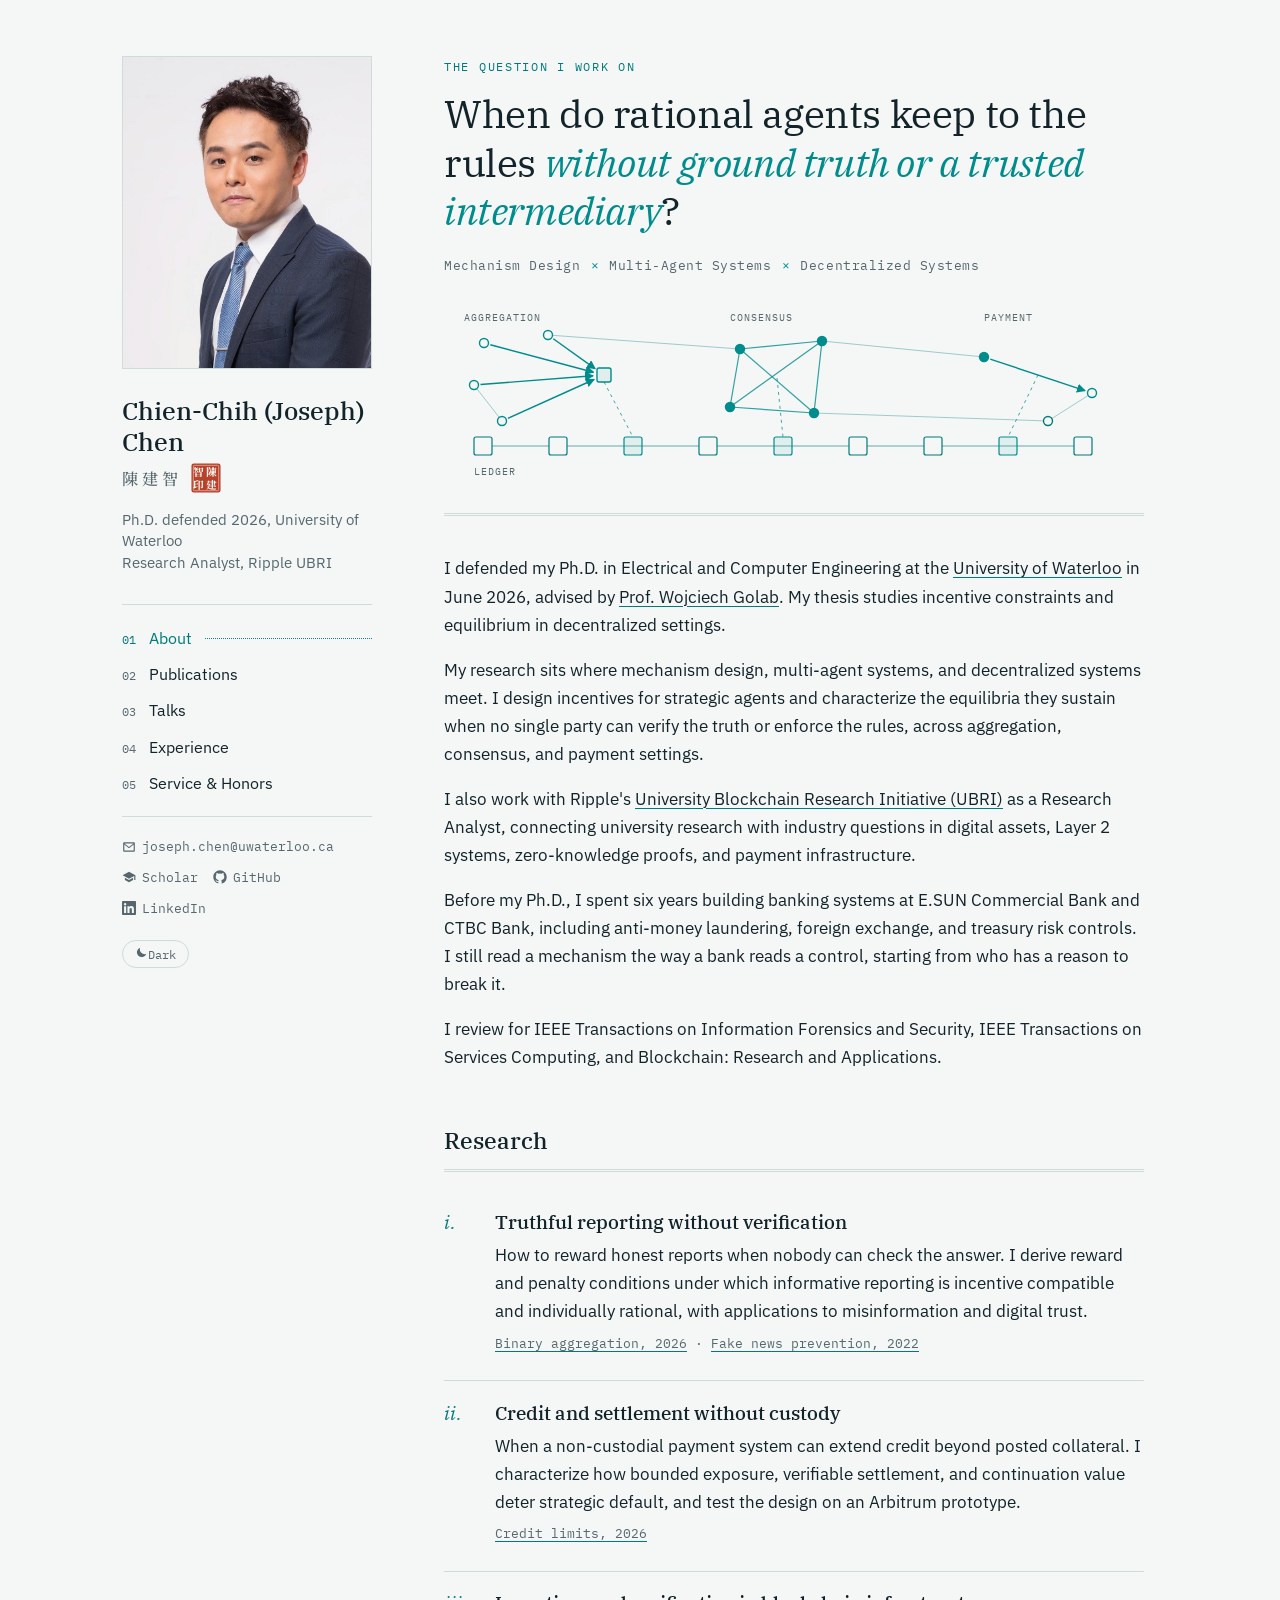
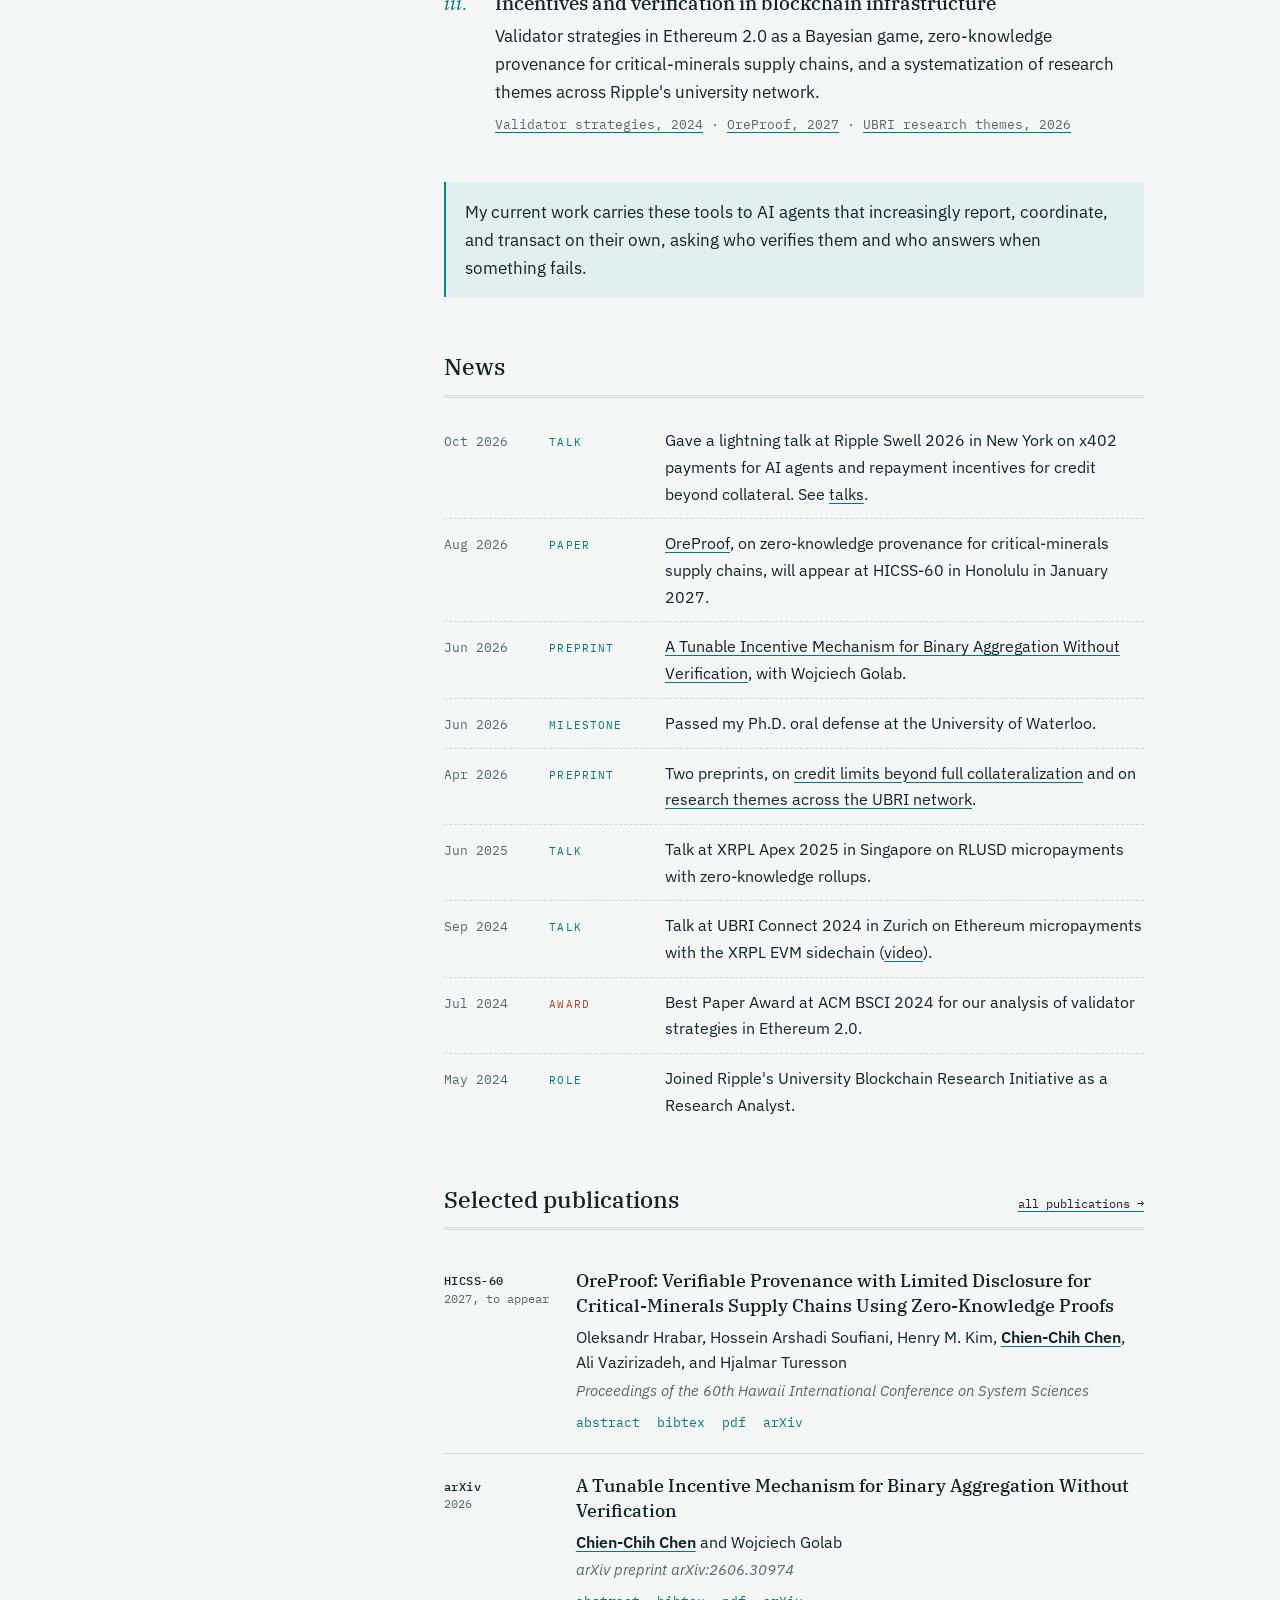
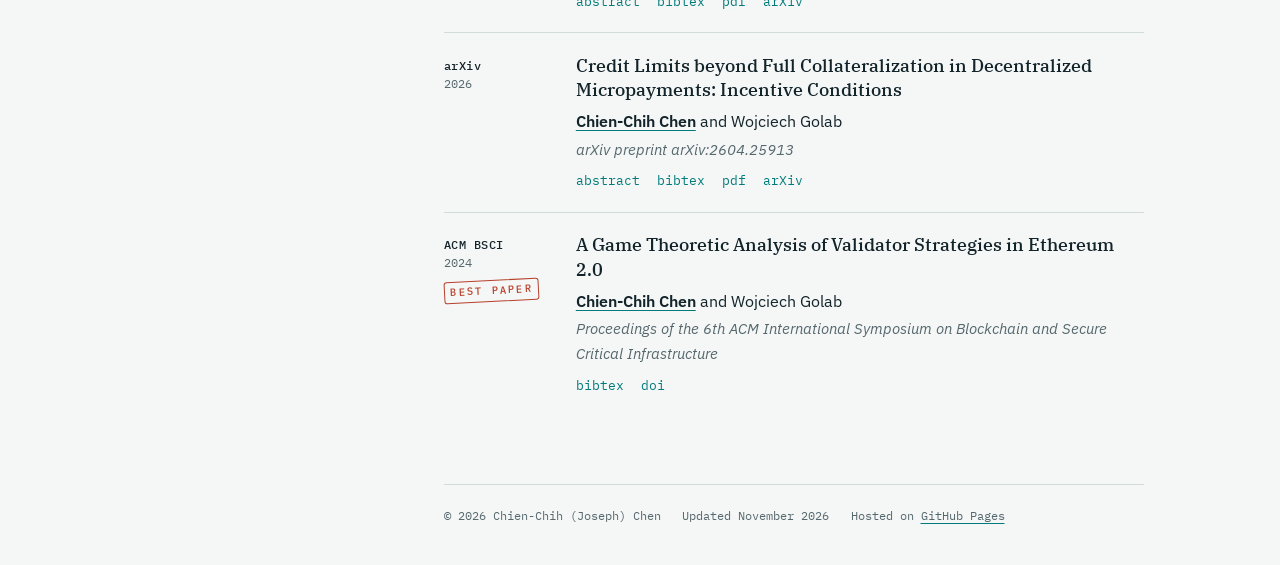
==== commit a7c508dd: "Update homepage news after Ripple Swell 2026 talk" ====
--- a/index.html
+++ b/index.html
@@ -170,7 +170,7 @@
       <section class="section" id="news">
         <h2 class="section-title">News</h2>
         <ol class="ledger">
-          <li><time datetime="2026-10">Oct 2026</time><span class="tag">Talk</span><span class="entry">Speaking at Ripple Swell 2026 in New York, on x402 payments for AI agents. See <a href="talks.html">talks</a>.</span></li>
+          <li><time datetime="2026-10-29">Oct 2026</time><span class="tag">Talk</span><span class="entry">Gave a lightning talk at Ripple Swell 2026 in New York on x402 payments for AI agents and repayment incentives for credit beyond collateral. See <a href="talks.html">talks</a>.</span></li>
           <li><time datetime="2026-08">Aug 2026</time><span class="tag">Paper</span><span class="entry"><a href="https://arxiv.org/abs/2609.00340">OreProof</a>, on zero-knowledge provenance for critical-minerals supply chains, will appear at HICSS-60 in Honolulu in January 2027.</span></li>
           <li><time datetime="2026-06">Jun 2026</time><span class="tag">Preprint</span><span class="entry"><a href="https://arxiv.org/abs/2606.30974">A Tunable Incentive Mechanism for Binary Aggregation Without Verification</a>, with Wojciech Golab.</span></li>
           <li><time datetime="2026-06">Jun 2026</time><span class="tag">Milestone</span><span class="entry">Passed my Ph.D. oral defense at the University of Waterloo.</span></li>
@@ -282,7 +282,7 @@
 
       <footer class="site-footer">
         <span>&copy; 2026 Chien-Chih (Joseph) Chen</span>
-        <span>Updated October 2026</span>
+        <span>Updated November 2026</span>
         <span>Hosted on <a href="https://pages.github.com/">GitHub Pages</a></span>
       </footer>
     </main>
